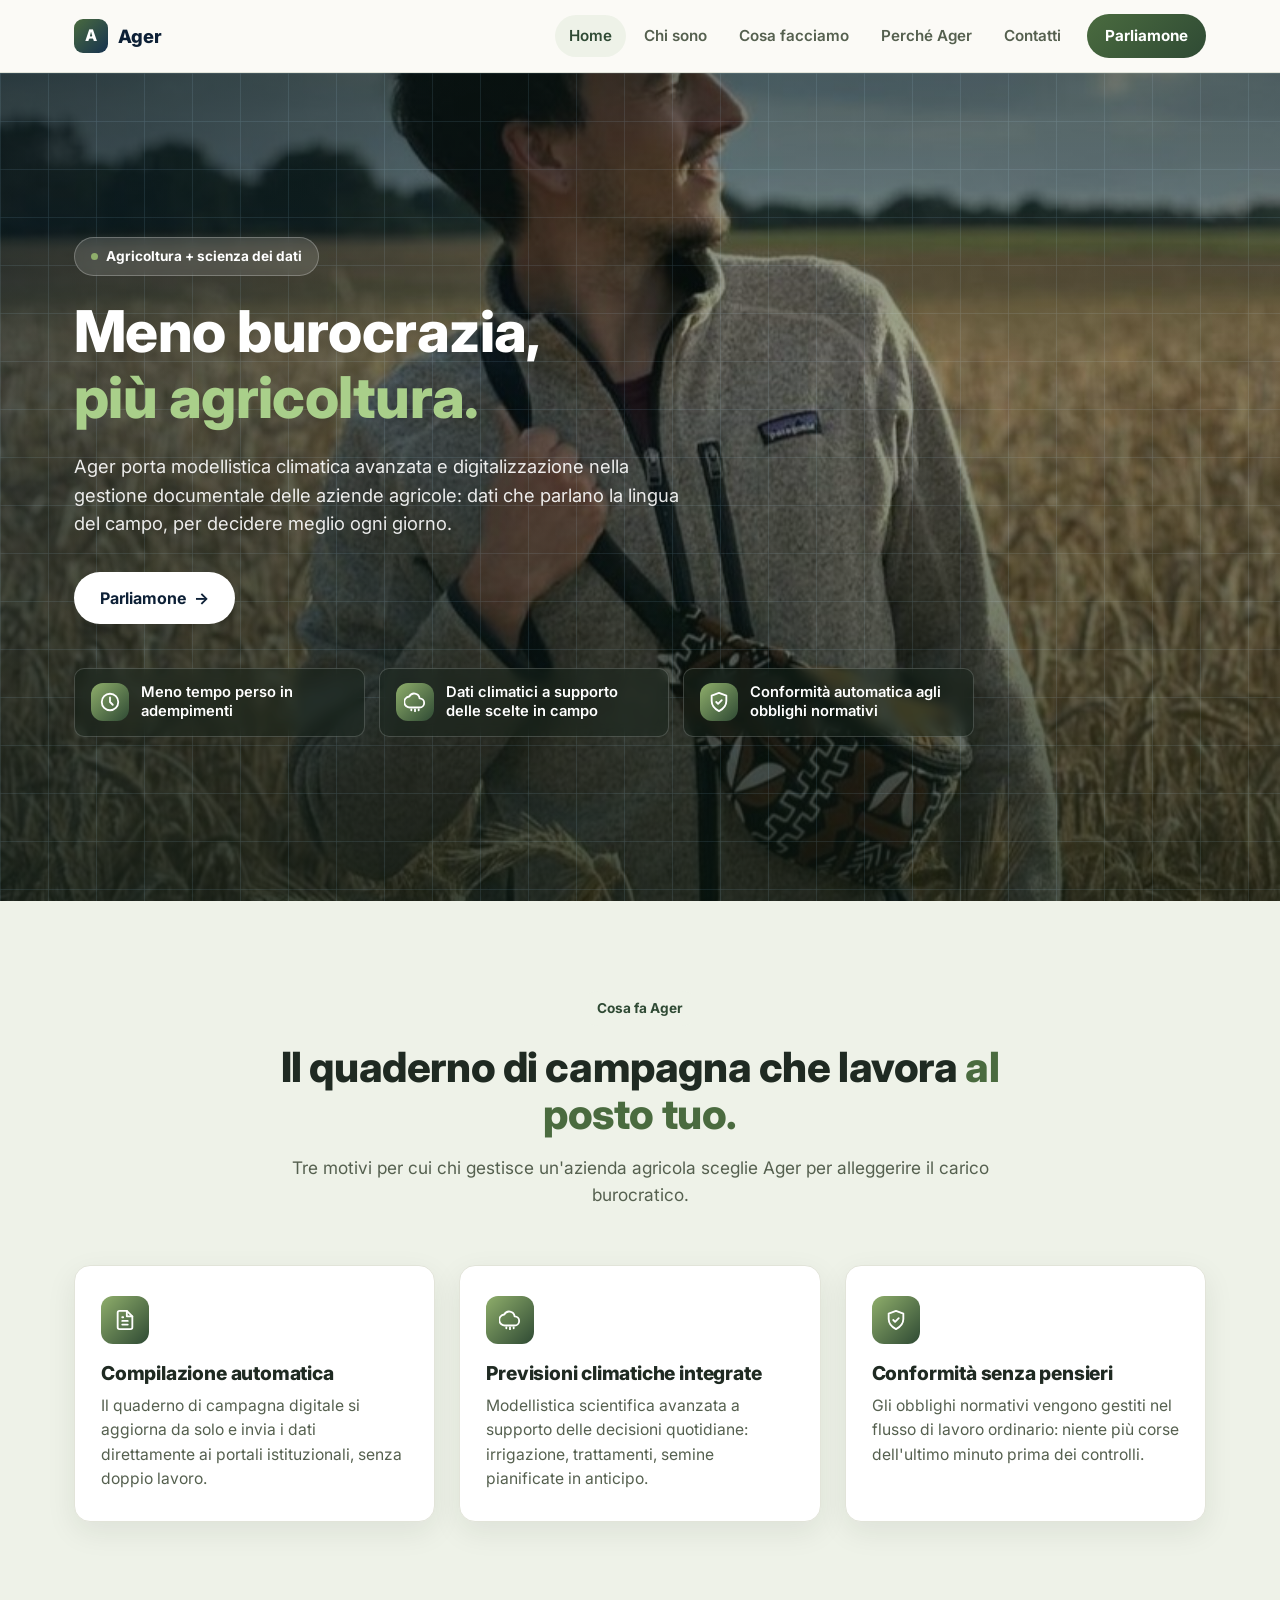
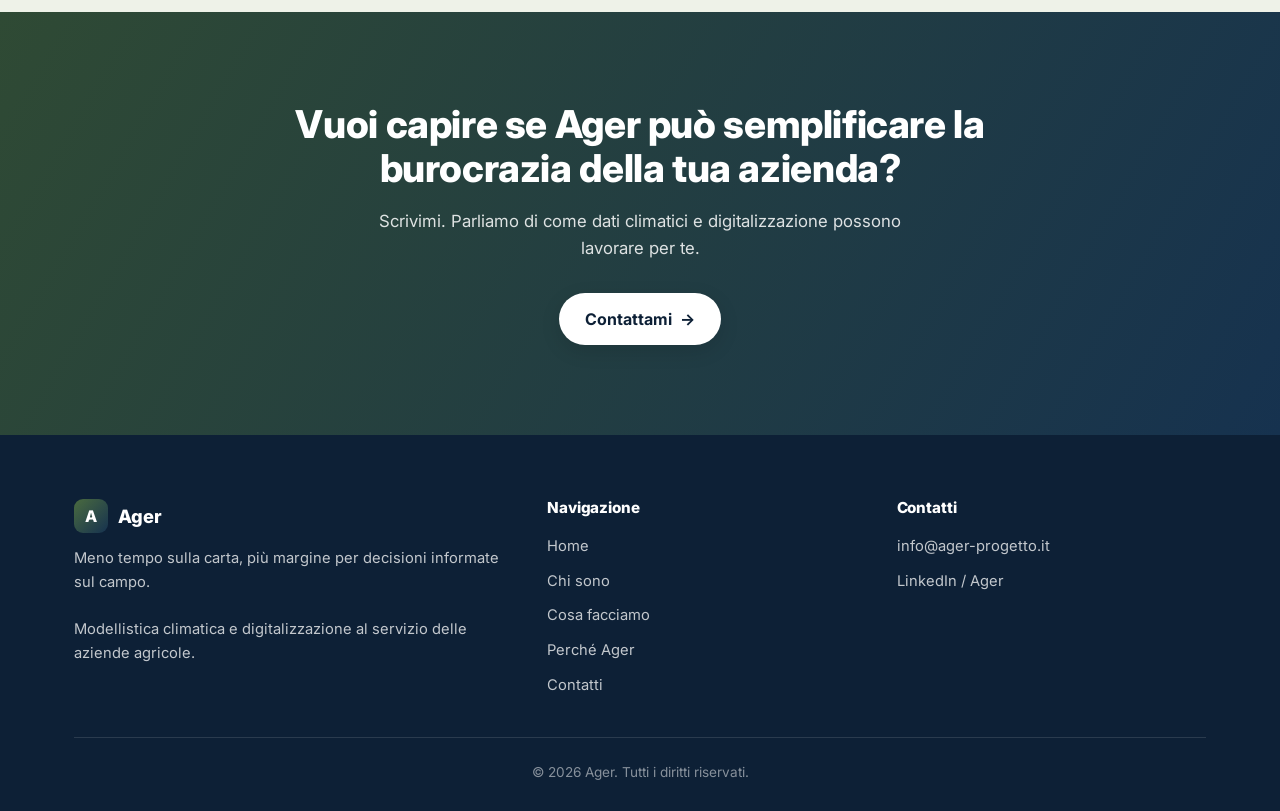
==== index.html @ 863be505 "Sito Ager: home, chi sono, cosa facciamo, perché Ager, contatti Sito statico a 5 pagine per il proge" ====
<!DOCTYPE html>
<html lang="it">
<head>
<meta charset="UTF-8">
<meta name="viewport" content="width=device-width, initial-scale=1.0">
<title>Ager — Meno burocrazia, più agricoltura</title>
<meta name="description" content="Ager porta modellistica climatica avanzata e digitalizzazione nella gestione documentale delle aziende agricole.">
<link rel="preconnect" href="https://fonts.googleapis.com">
<link href="https://fonts.googleapis.com/css2?family=Inter:wght@400;500;600;700;800&display=swap" rel="stylesheet">
<link rel="stylesheet" href="css/style.css">
</head>
<body>

<header class="site-header">
  <div class="nav-wrap">
    <a href="index.html" class="brand">
      <span class="brand-mark">A</span>
      Ager
    </a>
    <nav>
      <ul class="nav-links">
        <li><a href="index.html" class="active">Home</a></li>
        <li><a href="chi-sono.html">Chi sono</a></li>
        <li><a href="cosa-facciamo.html">Cosa facciamo</a></li>
        <li><a href="perche-ager.html">Perché Ager</a></li>
        <li><a href="contatti.html">Contatti</a></li>
        <li><a href="contatti.html" class="nav-cta">Parliamone</a></li>
      </ul>
    </nav>
    <button class="menu-toggle" aria-label="Apri menu">
      <span></span><span></span><span></span>
    </button>
  </div>
</header>

<main>

  <!-- HERO con video di sfondo -->
  <section class="hero-video">
    <video autoplay muted loop playsinline poster="assets/img/andrea-grano.jpeg">
      <source src="assets/video/hero-campo.mp4" type="video/mp4">
    </video>
    <div class="hero-overlay"></div>
    <div class="hero-grid-overlay"></div>

    <div class="hero-content">
      <span class="eyebrow"><span class="dot"></span> Agricoltura + scienza dei dati</span>
      <h1>Meno burocrazia,<br><span class="accento" style="color:#a9cf8a;">più agricoltura.</span></h1>
      <p class="sottotitolo">Ager porta modellistica climatica avanzata e digitalizzazione nella gestione documentale delle aziende agricole: dati che parlano la lingua del campo, per decidere meglio ogni giorno.</p>
      <div class="hero-actions">
        <a href="contatti.html" class="btn btn-primario">Parliamone <span aria-hidden="true">→</span></a>
      </div>
      <div class="hero-points">
        <div class="hero-point">
          <span class="icon-badge" style="width:38px;height:38px;">
            <svg viewBox="0 0 24 24" fill="none" stroke-width="2" stroke-linecap="round" stroke-linejoin="round"><circle cx="12" cy="12" r="9"/><path d="M12 7v5l3 3"/></svg>
          </span>
          <span class="testo">Meno tempo perso in adempimenti</span>
        </div>
        <div class="hero-point">
          <span class="icon-badge" style="width:38px;height:38px;">
            <svg viewBox="0 0 24 24" fill="none" stroke-width="2" stroke-linecap="round" stroke-linejoin="round"><path d="M17 18a5 5 0 0 0 0-10 6 6 0 0 0-11.3-2A5.5 5.5 0 0 0 7 18h10Z"/><path d="M8 21v-1M12 22v-2M16 21v-1"/></svg>
          </span>
          <span class="testo">Dati climatici a supporto delle scelte in campo</span>
        </div>
        <div class="hero-point">
          <span class="icon-badge" style="width:38px;height:38px;">
            <svg viewBox="0 0 24 24" fill="none" stroke-width="2" stroke-linecap="round" stroke-linejoin="round"><path d="M12 2 4 5v6c0 5 3.4 8.7 8 11 4.6-2.3 8-6 8-11V5l-8-3Z"/><path d="m9 12 2 2 4-4"/></svg>
          </span>
          <span class="testo">Conformità automatica agli obblighi normativi</span>
        </div>
      </div>
    </div>
  </section>

  <!-- Cosa fa Ager, in sintesi -->
  <section class="section-tenue">
    <div class="container">
      <div class="section-intro">
        <span class="pill">Cosa fa Ager</span>
        <h2>Il quaderno di campagna che lavora <span class="accento">al posto tuo.</span></h2>
        <p class="lead">Tre motivi per cui chi gestisce un'azienda agricola sceglie Ager per alleggerire il carico burocratico.</p>
      </div>
      <div class="grid-3">
        <div class="card">
          <span class="icon-badge">
            <svg viewBox="0 0 24 24" fill="none" stroke-width="2" stroke-linecap="round" stroke-linejoin="round"><path d="M14 2H6a2 2 0 0 0-2 2v16a2 2 0 0 0 2 2h12a2 2 0 0 0 2-2V8Z"/><path d="M14 2v6h6"/><path d="M9 13h6M9 17h6M9 9h1"/></svg>
          </span>
          <h3>Compilazione automatica</h3>
          <p>Il quaderno di campagna digitale si aggiorna da solo e invia i dati direttamente ai portali istituzionali, senza doppio lavoro.</p>
        </div>
        <div class="card">
          <span class="icon-badge">
            <svg viewBox="0 0 24 24" fill="none" stroke-width="2" stroke-linecap="round" stroke-linejoin="round"><path d="M17 18a5 5 0 0 0 0-10 6 6 0 0 0-11.3-2A5.5 5.5 0 0 0 7 18h10Z"/><path d="M8 21v-1M12 22v-2M16 21v-1"/></svg>
          </span>
          <h3>Previsioni climatiche integrate</h3>
          <p>Modellistica scientifica avanzata a supporto delle decisioni quotidiane: irrigazione, trattamenti, semine pianificate in anticipo.</p>
        </div>
        <div class="card">
          <span class="icon-badge">
            <svg viewBox="0 0 24 24" fill="none" stroke-width="2" stroke-linecap="round" stroke-linejoin="round"><path d="M12 2 4 5v6c0 5 3.4 8.7 8 11 4.6-2.3 8-6 8-11V5l-8-3Z"/><path d="m9 12 2 2 4-4"/></svg>
          </span>
          <h3>Conformità senza pensieri</h3>
          <p>Gli obblighi normativi vengono gestiti nel flusso di lavoro ordinario: niente più corse dell'ultimo minuto prima dei controlli.</p>
        </div>
      </div>
    </div>
  </section>

  <!-- CTA finale -->
  <section class="cta-final">
    <div class="container">
      <h2>Vuoi capire se Ager può semplificare la burocrazia della tua azienda?</h2>
      <p>Scrivimi. Parliamo di come dati climatici e digitalizzazione possono lavorare per te.</p>
      <a href="contatti.html" class="btn btn-primario">Contattami <span aria-hidden="true">→</span></a>
    </div>
  </section>

</main>

<footer class="site-footer">
  <div class="container">
    <div class="footer-grid">
      <div>
        <a href="index.html" class="brand"><span class="brand-mark">A</span> Ager</a>
        <p>Meno tempo sulla carta, più margine per decisioni informate sul campo.<br><br>Modellistica climatica e digitalizzazione al servizio delle aziende agricole.</p>
      </div>
      <div>
        <h4>Navigazione</h4>
        <ul class="footer-links">
          <li><a href="index.html">Home</a></li>
          <li><a href="chi-sono.html">Chi sono</a></li>
          <li><a href="cosa-facciamo.html">Cosa facciamo</a></li>
          <li><a href="perche-ager.html">Perché Ager</a></li>
          <li><a href="contatti.html">Contatti</a></li>
        </ul>
      </div>
      <div>
        <h4>Contatti</h4>
        <ul class="footer-links">
          <li><a href="mailto:info@ager-progetto.it">info@ager-progetto.it</a></li>
          <li><a href="#">LinkedIn / Ager</a></li>
        </ul>
      </div>
    </div>
    <div class="footer-bottom">© 2026 Ager. Tutti i diritti riservati.</div>
  </div>
</footer>

<script src="js/main.js"></script>
</body>
</html>
---- css/style.css ----
/* ===========================================================
   Ager — foglio di stile condiviso
   Palette: verdi terrosi/oro grano (agricoltura) + blu profondo (acqua/clima)
   =========================================================== */

:root {
  --verde-scuro: #2f4a34;
  --verde: #4a6b3f;
  --verde-chiaro: #8fae6b;
  --verde-tenue: #eef2e8;
  --oro: #c9a24b;
  --blu-profondo: #16324f;
  --blu-notte: #0d2036;
  --carta: #fbfaf6;
  --bianco: #ffffff;
  --testo: #1f2a22;
  --testo-tenue: #55604f;
  --bordo: #e2e4d9;
  --ombra: 0 10px 30px rgba(22, 40, 20, 0.08);
  --raggio: 16px;
  --raggio-piccolo: 10px;
  --max-width: 1180px;
}

* {
  box-sizing: border-box;
}

html {
  scroll-behavior: smooth;
}

body {
  margin: 0;
  font-family: "Inter", "Segoe UI", system-ui, -apple-system, sans-serif;
  color: var(--testo);
  background: var(--carta);
  line-height: 1.55;
  -webkit-font-smoothing: antialiased;
}

img {
  max-width: 100%;
  display: block;
}

a {
  color: inherit;
  text-decoration: none;
}

.container {
  width: 100%;
  max-width: var(--max-width);
  margin: 0 auto;
  padding: 0 24px;
}

h1, h2, h3, h4 {
  line-height: 1.15;
  font-weight: 800;
  margin: 0;
  letter-spacing: -0.01em;
}

p {
  margin: 0;
}

.accento {
  color: var(--verde);
}

.accento-oro {
  color: var(--oro);
}

/* ---------- Header / Navigazione ---------- */

.site-header {
  position: sticky;
  top: 0;
  z-index: 100;
  background: rgba(251, 250, 246, 0.92);
  backdrop-filter: blur(8px);
  border-bottom: 1px solid var(--bordo);
}

.nav-wrap {
  display: flex;
  align-items: center;
  justify-content: space-between;
  padding: 14px 24px;
  max-width: var(--max-width);
  margin: 0 auto;
}

.brand {
  display: flex;
  align-items: center;
  gap: 10px;
  font-weight: 800;
  font-size: 1.15rem;
  color: var(--blu-notte);
}

.brand-mark {
  width: 34px;
  height: 34px;
  border-radius: 9px;
  background: linear-gradient(135deg, var(--verde) 0%, var(--blu-profondo) 100%);
  color: #fff;
  display: flex;
  align-items: center;
  justify-content: center;
  font-weight: 800;
  font-size: 1rem;
}

.nav-links {
  display: flex;
  align-items: center;
  gap: 4px;
  list-style: none;
  margin: 0;
  padding: 0;
}

.nav-links a {
  display: inline-block;
  padding: 9px 14px;
  border-radius: 999px;
  font-size: 0.95rem;
  font-weight: 600;
  color: var(--testo-tenue);
  transition: background 0.15s ease, color 0.15s ease;
}

.nav-links a:hover {
  background: var(--verde-tenue);
  color: var(--verde-scuro);
}

.nav-links a.active {
  background: var(--verde-tenue);
  color: var(--verde-scuro);
}

.nav-cta {
  margin-left: 8px;
  padding: 10px 18px !important;
  background: linear-gradient(135deg, var(--verde) 0%, var(--verde-scuro) 100%);
  color: #fff !important;
  border-radius: 999px;
  font-weight: 700 !important;
}

.nav-cta:hover {
  background: var(--verde-scuro) !important;
  opacity: 0.95;
}

.menu-toggle {
  display: none;
  background: none;
  border: none;
  cursor: pointer;
  padding: 8px;
}

.menu-toggle span {
  display: block;
  width: 24px;
  height: 2px;
  background: var(--blu-notte);
  margin: 5px 0;
  border-radius: 2px;
}

/* ---------- Bottoni ---------- */

.btn {
  display: inline-flex;
  align-items: center;
  gap: 8px;
  padding: 14px 26px;
  border-radius: 999px;
  font-weight: 700;
  font-size: 1rem;
  cursor: pointer;
  border: none;
  transition: transform 0.15s ease, box-shadow 0.15s ease, background 0.15s ease;
}

.btn-primario {
  background: #ffffff;
  color: var(--blu-notte);
  box-shadow: 0 6px 20px rgba(0,0,0,0.12);
}

.btn-primario:hover {
  transform: translateY(-2px);
  box-shadow: 0 10px 26px rgba(0,0,0,0.16);
}

.btn-scuro {
  background: linear-gradient(135deg, var(--verde) 0%, var(--verde-scuro) 100%);
  color: #fff;
}

.btn-scuro:hover {
  transform: translateY(-2px);
  box-shadow: 0 10px 24px rgba(47, 74, 52, 0.35);
}

/* ---------- Hero Home (video) ---------- */

.hero-video {
  position: relative;
  min-height: 92vh;
  display: flex;
  align-items: center;
  overflow: hidden;
  background: var(--blu-notte);
}

.hero-video video,
.hero-video .hero-fallback {
  position: absolute;
  inset: 0;
  width: 100%;
  height: 100%;
  object-fit: cover;
}

.hero-overlay {
  position: absolute;
  inset: 0;
  background:
    linear-gradient(180deg, rgba(10,22,15,0.55) 0%, rgba(10,22,15,0.35) 35%, rgba(10,22,15,0.75) 100%),
    linear-gradient(100deg, rgba(13,32,54,0.55) 0%, rgba(13,32,54,0.05) 55%);
}

.hero-grid-overlay {
  position: absolute;
  inset: 0;
  opacity: 0.18;
  background-image:
    linear-gradient(rgba(143, 199, 235, 0.6) 1px, transparent 1px),
    linear-gradient(90deg, rgba(143, 199, 235, 0.6) 1px, transparent 1px);
  background-size: 48px 48px;
  mix-blend-mode: screen;
}

.hero-content {
  position: relative;
  z-index: 2;
  color: #fff;
  padding: 60px 24px;
  max-width: var(--max-width);
  margin: 0 auto;
  width: 100%;
}

.eyebrow {
  display: inline-flex;
  align-items: center;
  gap: 8px;
  padding: 8px 16px;
  border-radius: 999px;
  background: rgba(255,255,255,0.12);
  border: 1px solid rgba(255,255,255,0.25);
  font-size: 0.85rem;
  font-weight: 700;
  margin-bottom: 22px;
  backdrop-filter: blur(4px);
}

.eyebrow .dot {
  width: 7px;
  height: 7px;
  border-radius: 50%;
  background: var(--verde-chiaro);
}

.hero-content h1 {
  font-size: clamp(2.3rem, 5.2vw, 3.6rem);
  max-width: 780px;
  margin-bottom: 22px;
}

.hero-content .sottotitolo {
  font-size: 1.15rem;
  max-width: 620px;
  color: rgba(255,255,255,0.9);
  margin-bottom: 34px;
}

.hero-actions {
  display: flex;
  gap: 16px;
  flex-wrap: wrap;
  margin-bottom: 44px;
}

.hero-points {
  display: grid;
  grid-template-columns: repeat(3, minmax(0, 1fr));
  gap: 14px;
  max-width: 900px;
}

.hero-point {
  display: flex;
  align-items: center;
  gap: 12px;
  background: rgba(20, 35, 25, 0.45);
  border: 1px solid rgba(255,255,255,0.18);
  border-radius: var(--raggio-piccolo);
  padding: 14px 16px;
  backdrop-filter: blur(6px);
}

.hero-point .icon-badge {
  flex-shrink: 0;
  width: 38px;
  height: 38px;
}

.hero-point span.testo {
  font-size: 0.92rem;
  font-weight: 600;
  line-height: 1.3;
}

/* ---------- Icone badge (verde con gradiente) ---------- */

.icon-badge {
  width: 48px;
  height: 48px;
  border-radius: 12px;
  background: linear-gradient(135deg, var(--verde-chiaro) 0%, var(--verde-scuro) 100%);
  display: flex;
  align-items: center;
  justify-content: center;
  color: #fff;
}

.icon-badge svg {
  width: 22px;
  height: 22px;
  stroke: #fff;
}

/* ---------- Sezioni generali ---------- */

section {
  padding: 90px 0;
}

.section-tenue {
  background: var(--verde-tenue);
}

.section-scuro {
  background: linear-gradient(120deg, var(--verde-scuro) 0%, var(--blu-profondo) 100%);
  color: #fff;
}

.section-intro {
  text-align: center;
  max-width: 720px;
  margin: 0 auto 56px;
}

.pill {
  display: inline-block;
  padding: 7px 16px;
  border-radius: 999px;
  background: var(--verde-tenue);
  color: var(--verde-scuro);
  font-weight: 700;
  font-size: 0.85rem;
  margin-bottom: 18px;
}

.section-scuro .pill {
  background: rgba(255,255,255,0.14);
  color: #fff;
}

.section-intro h2 {
  font-size: clamp(1.9rem, 3.6vw, 2.6rem);
  margin-bottom: 16px;
}

.section-intro .lead {
  color: var(--testo-tenue);
  font-size: 1.08rem;
}

.section-scuro .section-intro .lead {
  color: rgba(255,255,255,0.85);
}

/* ---------- Card a griglia (Home / What We Do) ---------- */

.grid-3 {
  display: grid;
  grid-template-columns: repeat(3, minmax(0, 1fr));
  gap: 24px;
}

.grid-2 {
  display: grid;
  grid-template-columns: repeat(2, minmax(0, 1fr));
  gap: 24px;
}

.card {
  background: #fff;
  border: 1px solid var(--bordo);
  border-radius: var(--raggio);
  padding: 30px 26px;
  box-shadow: var(--ombra);
}

.card h3 {
  font-size: 1.2rem;
  margin: 18px 0 10px;
}

.card p {
  color: var(--testo-tenue);
  font-size: 0.98rem;
}

.card-piatta {
  background: #fff;
  border: 1px solid var(--bordo);
  border-radius: var(--raggio);
  padding: 26px;
}

/* ---------- Statistiche numeriche ---------- */

.grid-stats {
  display: grid;
  grid-template-columns: repeat(3, minmax(0, 1fr));
  gap: 20px;
  margin: 50px 0;
}

.stat-card {
  background: var(--verde-tenue);
  border-radius: var(--raggio);
  padding: 34px 24px;
  text-align: center;
}

.stat-numero {
  font-size: clamp(2rem, 4vw, 2.6rem);
  font-weight: 800;
  color: var(--verde-scuro);
  margin-bottom: 8px;
}

.stat-label {
  color: var(--testo-tenue);
  font-size: 0.95rem;
}

/* ---------- Blocchi testo + immagine alternati ---------- */

.blocco-alternato {
  display: grid;
  grid-template-columns: 1fr 1fr;
  gap: 56px;
  align-items: center;
  padding: 56px 0;
  border-bottom: 1px solid var(--bordo);
}

.blocco-alternato:last-child {
  border-bottom: none;
}

.blocco-alternato.inverti .col-testo {
  order: 2;
}

.blocco-alternato.inverti .col-media {
  order: 1;
}

.col-testo .numero-step {
  display: inline-flex;
  align-items: center;
  justify-content: center;
  width: 44px;
  height: 44px;
  border-radius: 12px;
  background: var(--verde-scuro);
  color: #fff;
  font-weight: 800;
  margin-bottom: 18px;
}

.col-testo h3 {
  font-size: 1.55rem;
  margin-bottom: 14px;
}

.col-testo p {
  color: var(--testo-tenue);
  font-size: 1.02rem;
}

.col-media img {
  width: 100%;
  height: 340px;
  object-fit: cover;
  border-radius: var(--raggio);
  box-shadow: var(--ombra);
}

.col-media.placeholder {
  height: 340px;
  border-radius: var(--raggio);
  background: var(--verde-tenue);
  border: 1px dashed #b9c9a8;
  display: flex;
  align-items: center;
  justify-content: center;
}

.col-media.placeholder svg {
  width: 64px;
  height: 64px;
  stroke: #9db089;
  opacity: 0.8;
}

/* ---------- CTA finale ---------- */

.cta-final {
  padding: 90px 0;
  text-align: center;
  background: linear-gradient(120deg, var(--verde-scuro) 0%, var(--blu-profondo) 100%);
  color: #fff;
}

.cta-final h2 {
  font-size: clamp(1.8rem, 4vw, 2.4rem);
  max-width: 760px;
  margin: 0 auto 18px;
}

.cta-final p {
  color: rgba(255,255,255,0.85);
  max-width: 560px;
  margin: 0 auto 32px;
  font-size: 1.05rem;
}

/* ---------- About (Chi sono) ---------- */

.about-hero {
  background: var(--verde-tenue);
  padding: 70px 0 50px;
  text-align: center;
}

.about-hero h1 {
  font-size: clamp(2rem, 4.4vw, 2.8rem);
  max-width: 780px;
  margin: 0 auto 20px;
}

.about-bar {
  height: 8px;
  width: 100%;
  max-width: 760px;
  margin: 0 auto 26px;
  border-radius: 999px;
  background: linear-gradient(90deg, var(--verde) 0%, var(--blu-profondo) 100%);
}

.about-hero .lead {
  max-width: 640px;
  margin: 0 auto;
  color: var(--testo-tenue);
  font-size: 1.08rem;
}

.percorso-blocco {
  display: grid;
  grid-template-columns: 0.85fr 1.15fr;
  gap: 50px;
  align-items: center;
  padding: 70px 0;
}

.percorso-blocco img {
  width: 100%;
  border-radius: var(--raggio);
  box-shadow: var(--ombra);
  aspect-ratio: 4 / 5;
  object-fit: cover;
}

.percorso-blocco h2 {
  font-size: 1.7rem;
  margin-bottom: 18px;
}

.percorso-blocco p + p {
  margin-top: 16px;
}

.percorso-blocco p {
  color: var(--testo-tenue);
  font-size: 1.03rem;
}

.valori-grid {
  display: grid;
  grid-template-columns: repeat(3, minmax(0, 1fr));
  gap: 22px;
}

/* ---------- Contatti ---------- */

.contatti-hero {
  background: var(--verde-tenue);
  padding: 70px 0 50px;
  text-align: center;
}

.contatti-hero h1 {
  font-size: clamp(1.9rem, 4vw, 2.5rem);
  max-width: 800px;
  margin: 0 auto 16px;
}

.contatti-hero .lead {
  color: var(--testo-tenue);
  font-size: 1.05rem;
}

.contatti-cards {
  display: grid;
  grid-template-columns: repeat(2, minmax(0, 1fr));
  gap: 20px;
  max-width: 700px;
  margin: -30px auto 0;
  position: relative;
  z-index: 2;
}

.contatto-card {
  background: #fff;
  border-radius: var(--raggio);
  box-shadow: var(--ombra);
  border: 1px solid var(--bordo);
  padding: 28px 20px;
  text-align: center;
}

.contatto-card .icon-badge {
  margin: 0 auto 14px;
}

.contatto-card strong {
  display: block;
  margin-bottom: 6px;
  font-size: 1.02rem;
}

.contatto-card a,
.contatto-card span {
  color: var(--verde);
  font-size: 0.95rem;
  word-break: break-word;
}

.form-sezione {
  display: grid;
  grid-template-columns: 0.9fr 1.1fr;
  gap: 56px;
  padding: 80px 0;
  align-items: flex-start;
}

.form-sezione h2 {
  font-size: 1.7rem;
  margin-bottom: 16px;
}

.form-sezione > .col-testo p {
  color: var(--testo-tenue);
  font-size: 1.02rem;
  margin-bottom: 26px;
}

.vantaggio {
  display: flex;
  gap: 12px;
  margin-bottom: 18px;
}

.vantaggio .puntino {
  width: 10px;
  height: 10px;
  border-radius: 50%;
  background: var(--verde);
  margin-top: 7px;
  flex-shrink: 0;
}

.vantaggio strong {
  display: block;
  font-size: 1rem;
  margin-bottom: 3px;
}

.vantaggio p {
  color: var(--testo-tenue);
  font-size: 0.95rem;
}

form.contatto-form {
  background: #fff;
  border: 1px solid var(--bordo);
  border-radius: var(--raggio);
  padding: 32px;
  box-shadow: var(--ombra);
}

.campo {
  margin-bottom: 20px;
}

.campo label {
  display: block;
  font-weight: 700;
  font-size: 0.92rem;
  margin-bottom: 8px;
}

.campo label .obbligatorio {
  color: var(--oro);
}

.campo input,
.campo textarea {
  width: 100%;
  padding: 13px 14px;
  border-radius: 10px;
  border: 1px solid var(--bordo);
  font-family: inherit;
  font-size: 0.98rem;
  background: var(--carta);
  transition: border-color 0.15s ease, box-shadow 0.15s ease;
}

.campo input:focus,
.campo textarea:focus {
  outline: none;
  border-color: var(--verde);
  box-shadow: 0 0 0 3px rgba(74, 107, 63, 0.15);
}

.campo textarea {
  resize: vertical;
  min-height: 130px;
}

.form-msg {
  margin-top: 16px;
  padding: 14px 16px;
  border-radius: 10px;
  background: var(--verde-tenue);
  color: var(--verde-scuro);
  font-size: 0.95rem;
  font-weight: 600;
  display: none;
}

.form-msg.mostra {
  display: block;
}

button.btn-invia {
  width: 100%;
  justify-content: center;
}

/* ---------- Footer ---------- */

.site-footer {
  background: var(--blu-notte);
  color: rgba(255,255,255,0.75);
  padding: 64px 0 28px;
}

.footer-grid {
  display: grid;
  grid-template-columns: 1.4fr 1fr 1fr;
  gap: 40px;
  padding-bottom: 40px;
  border-bottom: 1px solid rgba(255,255,255,0.12);
}

.footer-grid .brand {
  color: #fff;
  margin-bottom: 14px;
}

.footer-grid p {
  font-size: 0.92rem;
  line-height: 1.6;
}

.footer-grid h4 {
  color: #fff;
  font-size: 0.95rem;
  margin-bottom: 16px;
}

.footer-links {
  list-style: none;
  padding: 0;
  margin: 0;
  display: flex;
  flex-direction: column;
  gap: 10px;
}

.footer-links a {
  font-size: 0.92rem;
  color: rgba(255,255,255,0.75);
  transition: color 0.15s ease;
}

.footer-links a:hover {
  color: var(--verde-chiaro);
}

.footer-bottom {
  padding-top: 24px;
  text-align: center;
  font-size: 0.85rem;
  color: rgba(255,255,255,0.5);
}

/* ---------- Utility ---------- */

.mt-0 { margin-top: 0; }
.text-center { text-align: center; }

/* ---------- Responsive ---------- */

@media (max-width: 960px) {
  .grid-3, .grid-2, .grid-stats, .valori-grid, .contatti-cards {
    grid-template-columns: 1fr;
  }

  .blocco-alternato,
  .percorso-blocco,
  .form-sezione {
    grid-template-columns: 1fr;
    gap: 30px;
  }

  .blocco-alternato.inverti .col-testo,
  .blocco-alternato .col-testo {
    order: 2;
  }

  .blocco-alternato.inverti .col-media,
  .blocco-alternato .col-media {
    order: 1;
  }

  .hero-points {
    grid-template-columns: 1fr;
  }
}

@media (max-width: 800px) {
  .nav-links {
    position: fixed;
    top: 64px;
    left: 0;
    right: 0;
    background: var(--carta);
    flex-direction: column;
    align-items: stretch;
    padding: 12px 20px 20px;
    gap: 6px;
    border-bottom: 1px solid var(--bordo);
    box-shadow: var(--ombra);
    transform: translateY(-130%);
    opacity: 0;
    pointer-events: none;
    transition: transform 0.2s ease, opacity 0.2s ease;
  }

  .nav-links.aperto {
    transform: translateY(0);
    opacity: 1;
    pointer-events: auto;
  }

  .nav-links a {
    width: 100%;
    text-align: left;
  }

  .nav-cta {
    margin-left: 0;
    text-align: center;
  }

  .menu-toggle {
    display: block;
  }

  section {
    padding: 60px 0;
  }

  .hero-video {
    min-height: 100vh;
  }
}

@media (max-width: 600px) {
  .hero-content .sottotitolo {
    font-size: 1.02rem;
  }
}
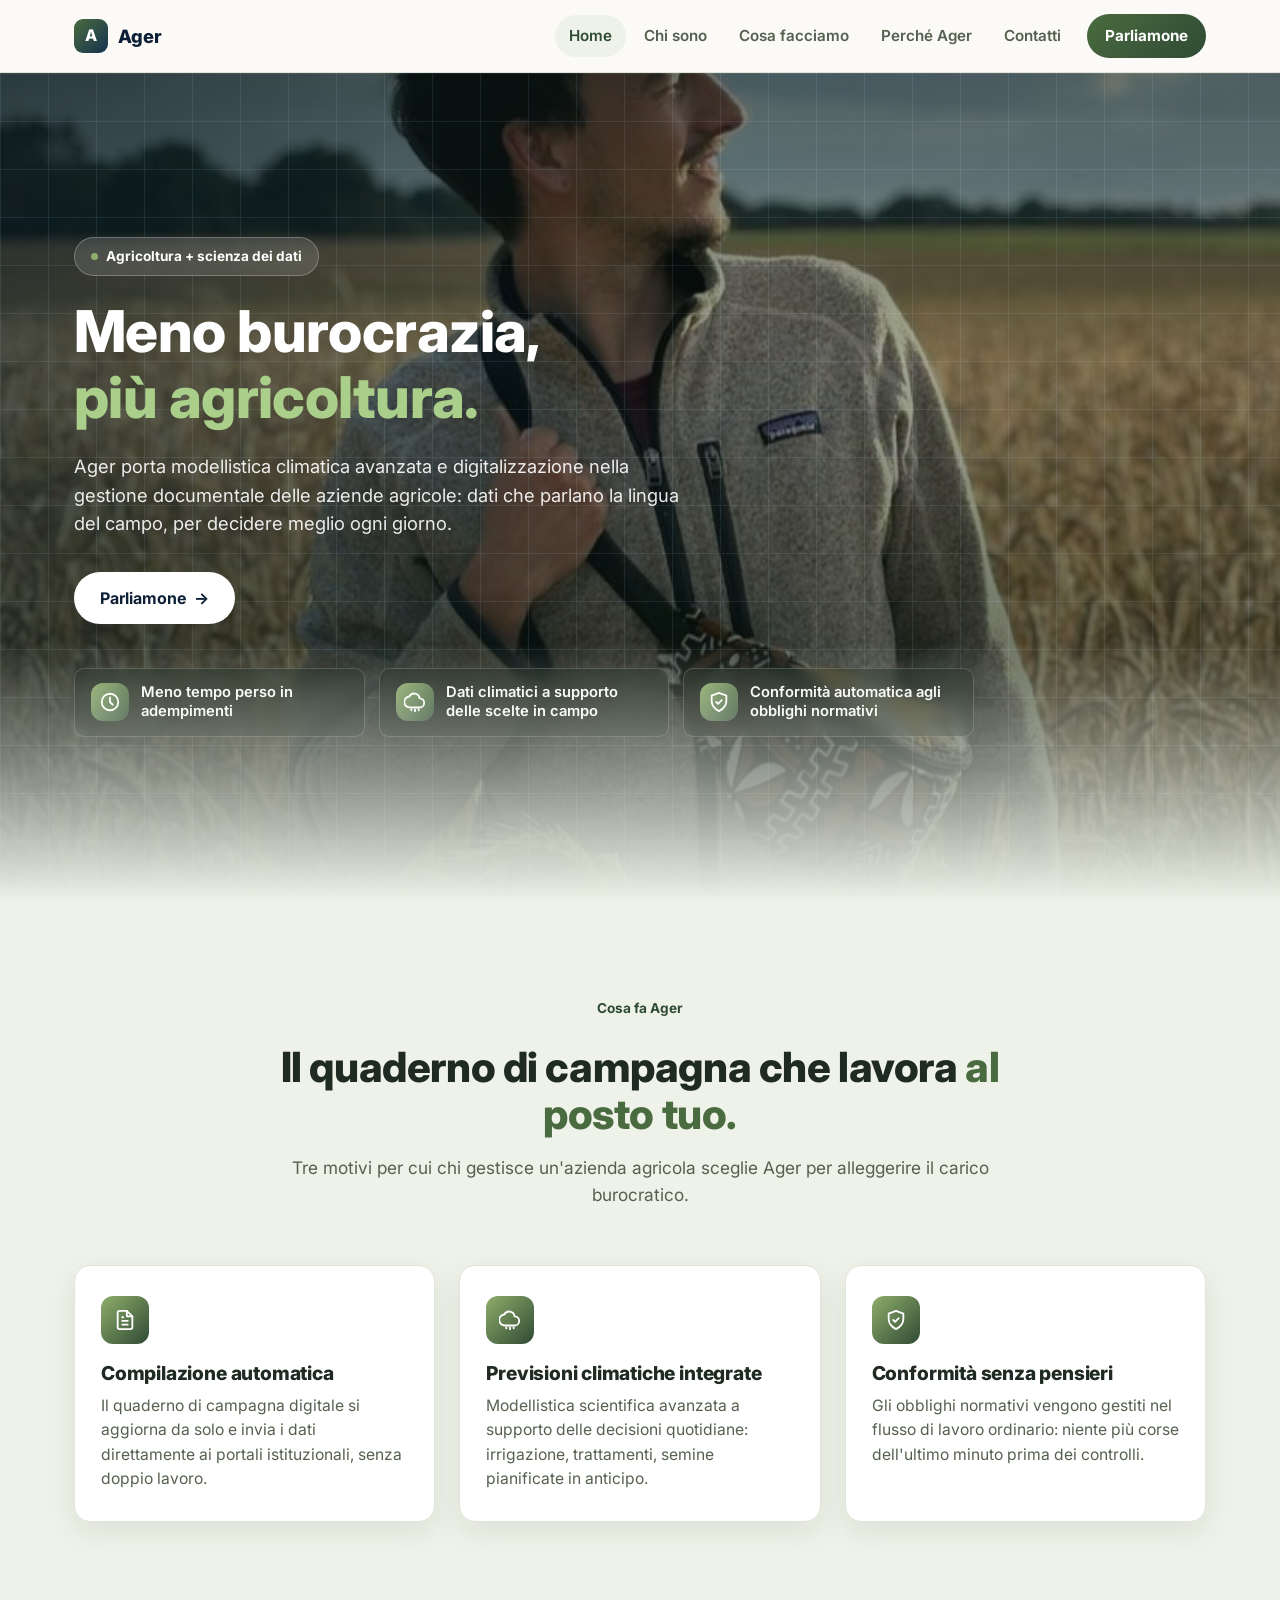
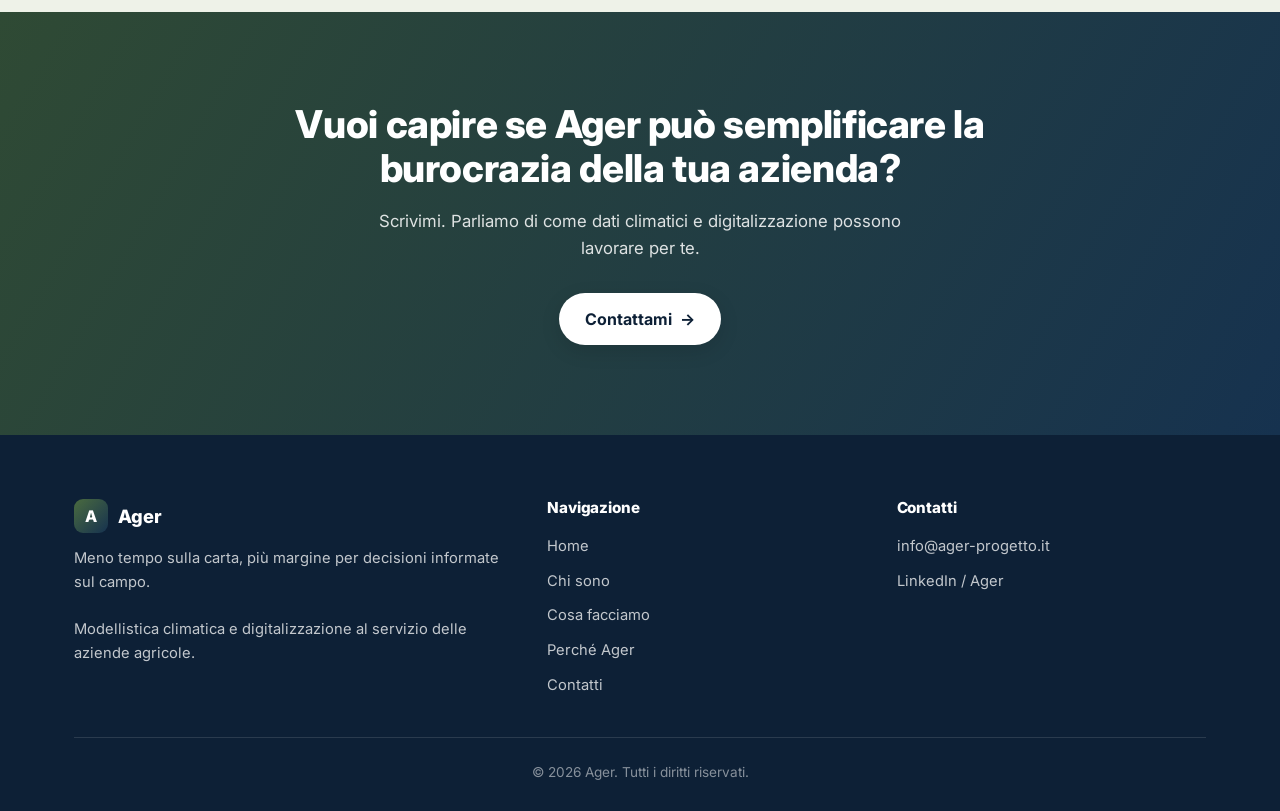
==== commit dfe2aaf7: "Aggiorna testi bio/normativa da documento e nuovi media - Sostituisce i testi di "Chi sono" e "Perch" ====
--- a/index.html
+++ b/index.html
@@ -42,6 +42,7 @@
     </video>
     <div class="hero-overlay"></div>
     <div class="hero-grid-overlay"></div>
+    <div class="hero-fade"></div>
 
     <div class="hero-content">
       <span class="eyebrow"><span class="dot"></span> Agricoltura + scienza dei dati</span>
--- a/css/style.css
+++ b/css/style.css
@@ -252,6 +252,17 @@
   mix-blend-mode: screen;
 }
 
+.hero-fade {
+  position: absolute;
+  left: 0;
+  right: 0;
+  bottom: -1px;
+  height: 260px;
+  background: linear-gradient(to bottom, rgba(238, 242, 232, 0) 0%, var(--verde-tenue) 100%);
+  z-index: 3;
+  pointer-events: none;
+}
+
 .hero-content {
   position: relative;
   z-index: 2;
@@ -541,6 +552,15 @@
   opacity: 0.8;
 }
 
+.col-media img {
+  width: 100%;
+  height: 420px;
+  object-fit: cover;
+  border-radius: var(--raggio);
+  box-shadow: var(--ombra);
+  display: block;
+}
+
 /* ---------- CTA finale ---------- */
 
 .cta-final {
@@ -601,12 +621,24 @@
   padding: 70px 0;
 }
 
-.percorso-blocco img {
+.percorso-blocco img,
+.percorso-blocco video {
   width: 100%;
   border-radius: var(--raggio);
   box-shadow: var(--ombra);
+  object-fit: cover;
+  display: block;
+  background: #0d2036;
+}
+
+.percorso-blocco img {
   aspect-ratio: 4 / 5;
-  object-fit: cover;
+}
+
+.percorso-blocco video {
+  aspect-ratio: 9 / 16;
+  max-height: 560px;
+  margin: 0 auto;
 }
 
 .percorso-blocco h2 {
@@ -627,6 +659,25 @@
   display: grid;
   grid-template-columns: repeat(3, minmax(0, 1fr));
   gap: 22px;
+}
+
+.callout {
+  border-left: 4px solid var(--verde);
+  background: var(--verde-tenue);
+  border-radius: 0 var(--raggio-piccolo) var(--raggio-piccolo) 0;
+  padding: 18px 22px;
+  margin-top: 18px;
+}
+
+.callout p {
+  color: var(--testo);
+  font-size: 0.98rem;
+}
+
+p.testo-forte {
+  font-weight: 700;
+  color: var(--verde-scuro);
+  font-size: 1.08rem;
 }
 
 /* ---------- Contatti ---------- */
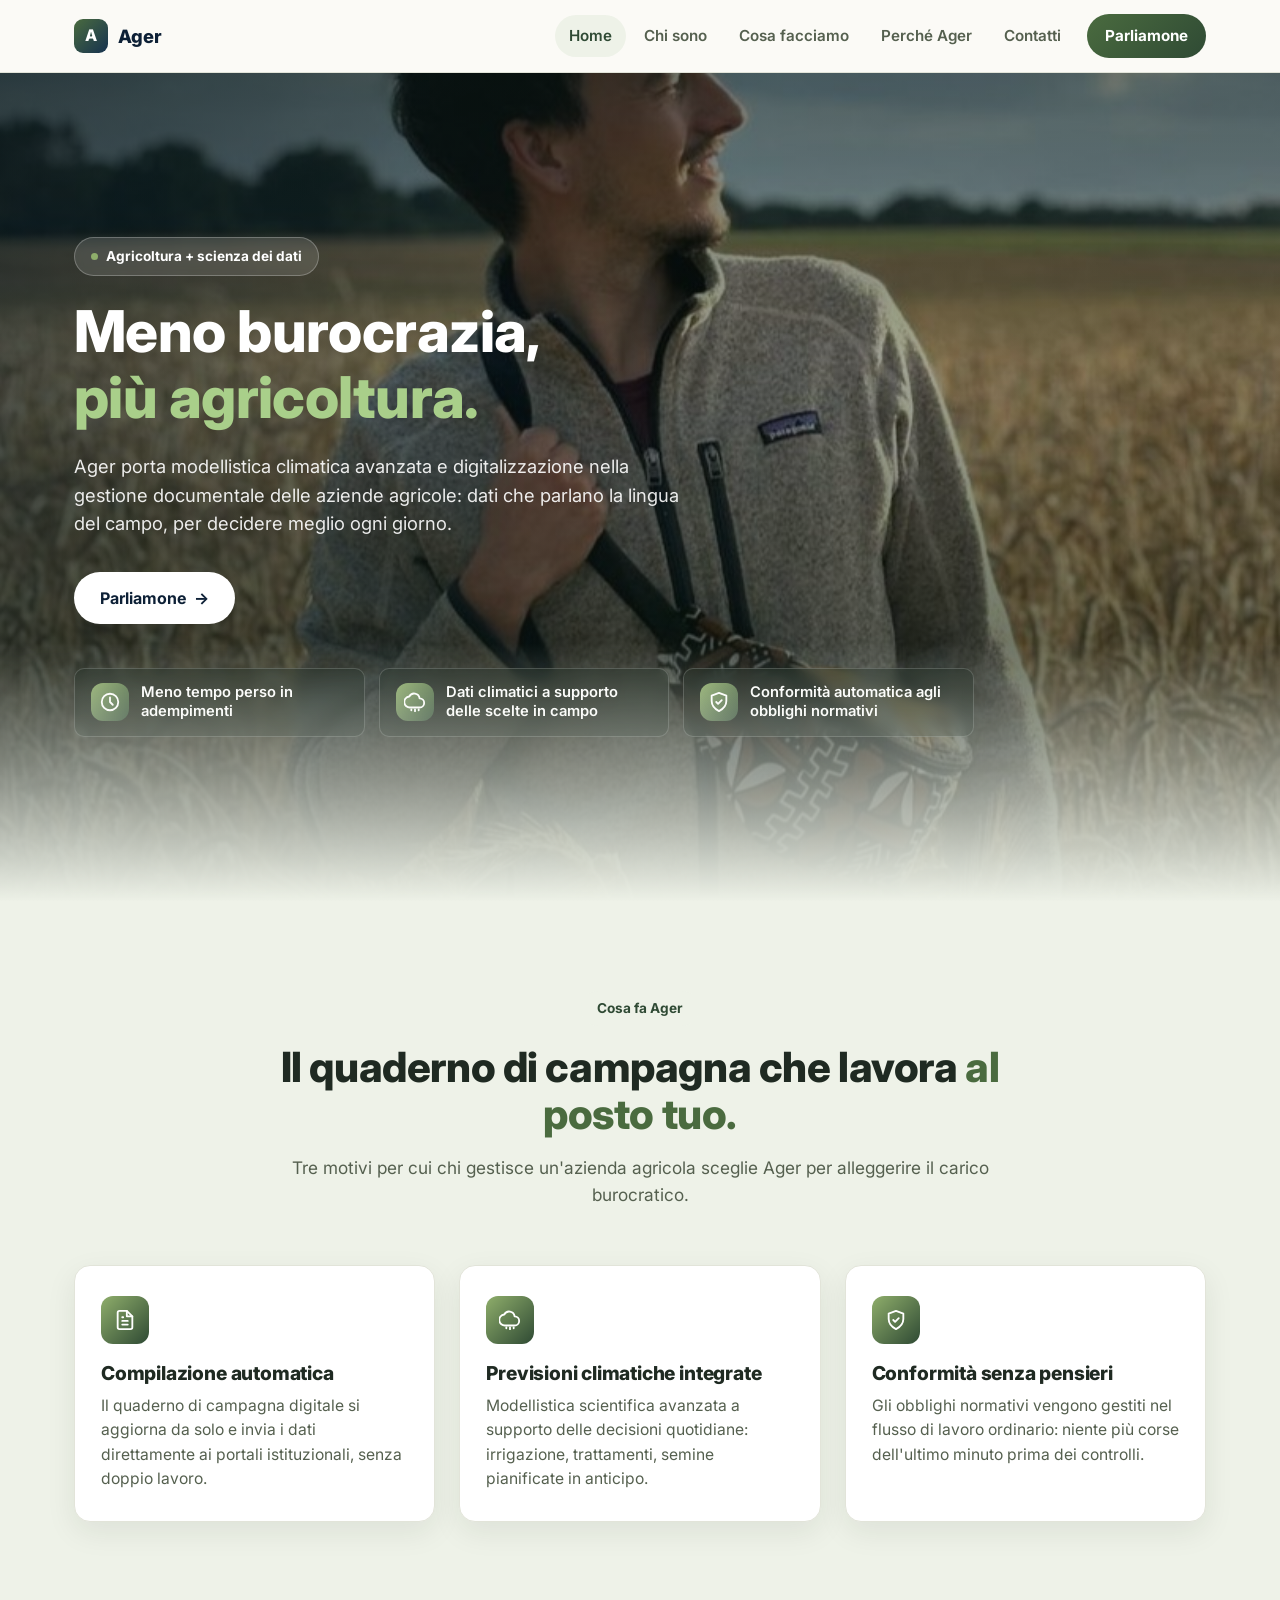
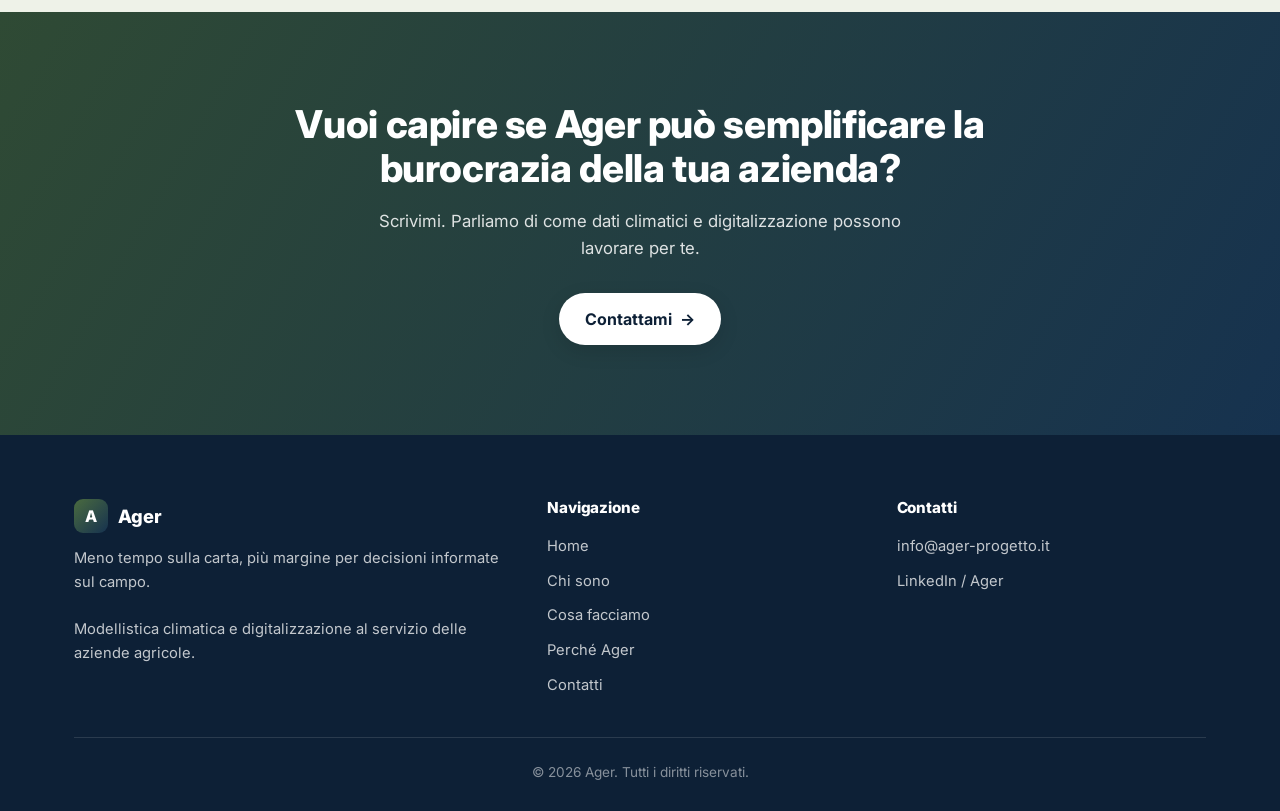
==== commit 8ab3cce1: "Video irrigatore in autoplay muto, rimossa griglia dal video home - Il video nella sezione "La missi" ====
--- a/index.html
+++ b/index.html
@@ -41,7 +41,6 @@
       <source src="assets/video/hero-campo.mp4" type="video/mp4">
     </video>
     <div class="hero-overlay"></div>
-    <div class="hero-grid-overlay"></div>
     <div class="hero-fade"></div>
 
     <div class="hero-content">
--- a/css/style.css
+++ b/css/style.css
@@ -241,17 +241,6 @@
     linear-gradient(100deg, rgba(13,32,54,0.55) 0%, rgba(13,32,54,0.05) 55%);
 }
 
-.hero-grid-overlay {
-  position: absolute;
-  inset: 0;
-  opacity: 0.18;
-  background-image:
-    linear-gradient(rgba(143, 199, 235, 0.6) 1px, transparent 1px),
-    linear-gradient(90deg, rgba(143, 199, 235, 0.6) 1px, transparent 1px);
-  background-size: 48px 48px;
-  mix-blend-mode: screen;
-}
-
 .hero-fade {
   position: absolute;
   left: 0;
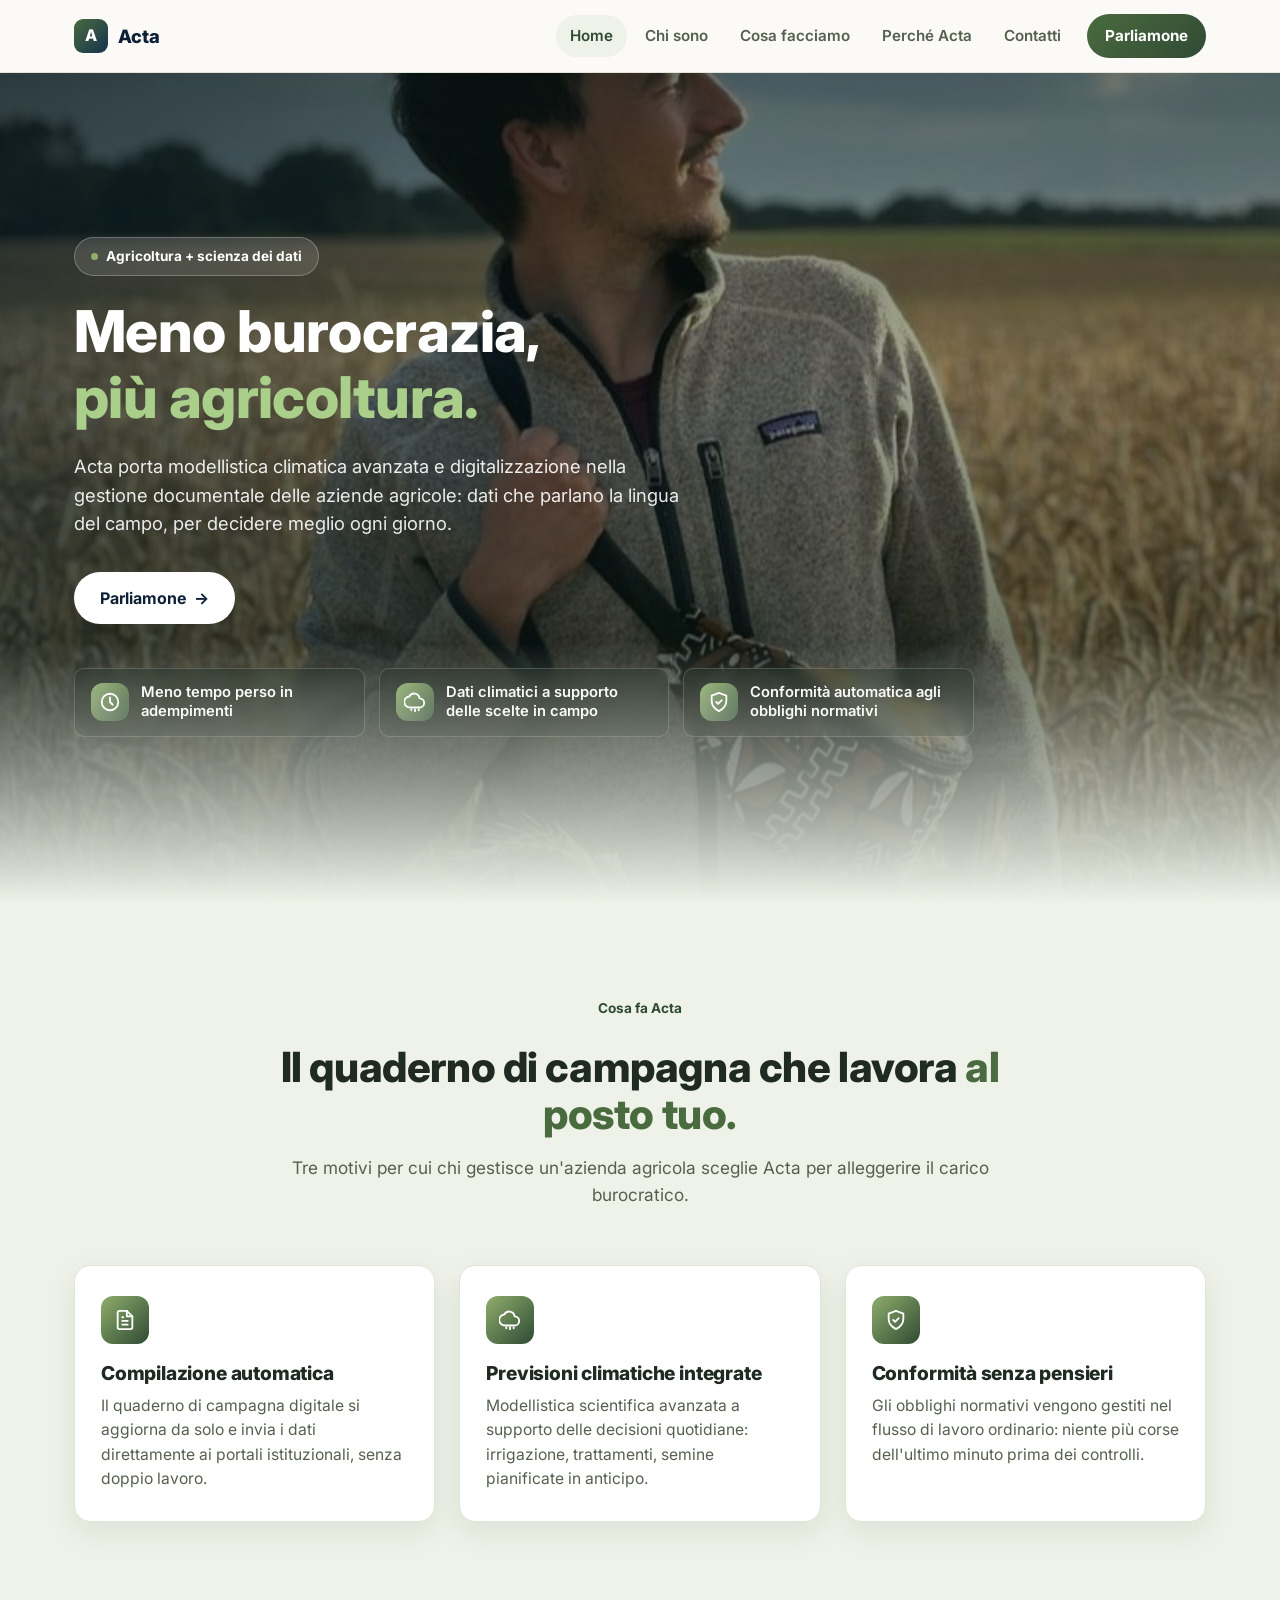
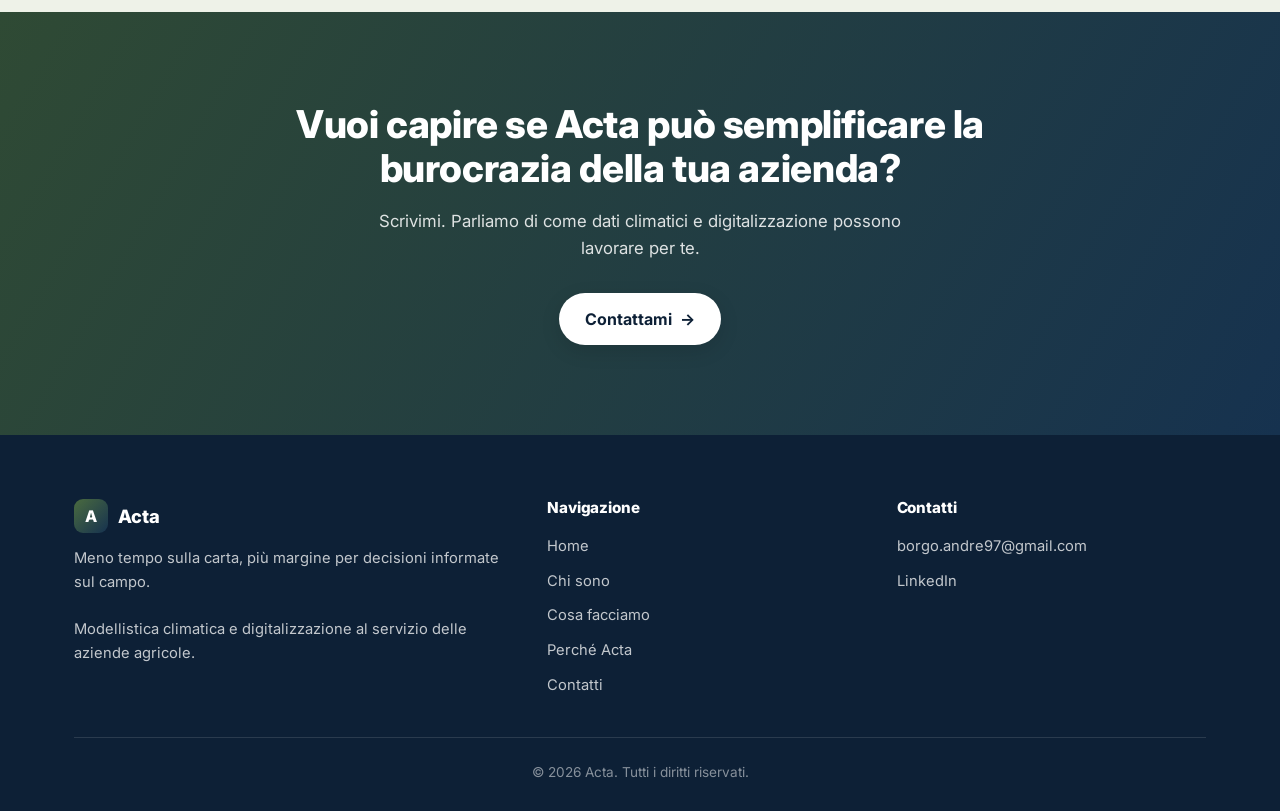
==== commit 6736f413: "Rinomina il brand da Ager ad Acta e aggiorna i contatti reali - Sostituisce tutte le occorrenze di "" ====
--- a/index.html
+++ b/index.html
@@ -3,8 +3,8 @@
 <head>
 <meta charset="UTF-8">
 <meta name="viewport" content="width=device-width, initial-scale=1.0">
-<title>Ager — Meno burocrazia, più agricoltura</title>
-<meta name="description" content="Ager porta modellistica climatica avanzata e digitalizzazione nella gestione documentale delle aziende agricole.">
+<title>Acta — Meno burocrazia, più agricoltura</title>
+<meta name="description" content="Acta porta modellistica climatica avanzata e digitalizzazione nella gestione documentale delle aziende agricole.">
 <link rel="preconnect" href="https://fonts.googleapis.com">
 <link href="https://fonts.googleapis.com/css2?family=Inter:wght@400;500;600;700;800&display=swap" rel="stylesheet">
 <link rel="stylesheet" href="css/style.css">
@@ -15,14 +15,14 @@
   <div class="nav-wrap">
     <a href="index.html" class="brand">
       <span class="brand-mark">A</span>
-      Ager
+      Acta
     </a>
     <nav>
       <ul class="nav-links">
         <li><a href="index.html" class="active">Home</a></li>
         <li><a href="chi-sono.html">Chi sono</a></li>
         <li><a href="cosa-facciamo.html">Cosa facciamo</a></li>
-        <li><a href="perche-ager.html">Perché Ager</a></li>
+        <li><a href="perche-ager.html">Perché Acta</a></li>
         <li><a href="contatti.html">Contatti</a></li>
         <li><a href="contatti.html" class="nav-cta">Parliamone</a></li>
       </ul>
@@ -46,7 +46,7 @@
     <div class="hero-content">
       <span class="eyebrow"><span class="dot"></span> Agricoltura + scienza dei dati</span>
       <h1>Meno burocrazia,<br><span class="accento" style="color:#a9cf8a;">più agricoltura.</span></h1>
-      <p class="sottotitolo">Ager porta modellistica climatica avanzata e digitalizzazione nella gestione documentale delle aziende agricole: dati che parlano la lingua del campo, per decidere meglio ogni giorno.</p>
+      <p class="sottotitolo">Acta porta modellistica climatica avanzata e digitalizzazione nella gestione documentale delle aziende agricole: dati che parlano la lingua del campo, per decidere meglio ogni giorno.</p>
       <div class="hero-actions">
         <a href="contatti.html" class="btn btn-primario">Parliamone <span aria-hidden="true">→</span></a>
       </div>
@@ -73,13 +73,13 @@
     </div>
   </section>
 
-  <!-- Cosa fa Ager, in sintesi -->
+  <!-- Cosa fa Acta, in sintesi -->
   <section class="section-tenue">
     <div class="container">
       <div class="section-intro">
-        <span class="pill">Cosa fa Ager</span>
+        <span class="pill">Cosa fa Acta</span>
         <h2>Il quaderno di campagna che lavora <span class="accento">al posto tuo.</span></h2>
-        <p class="lead">Tre motivi per cui chi gestisce un'azienda agricola sceglie Ager per alleggerire il carico burocratico.</p>
+        <p class="lead">Tre motivi per cui chi gestisce un'azienda agricola sceglie Acta per alleggerire il carico burocratico.</p>
       </div>
       <div class="grid-3">
         <div class="card">
@@ -110,7 +110,7 @@
   <!-- CTA finale -->
   <section class="cta-final">
     <div class="container">
-      <h2>Vuoi capire se Ager può semplificare la burocrazia della tua azienda?</h2>
+      <h2>Vuoi capire se Acta può semplificare la burocrazia della tua azienda?</h2>
       <p>Scrivimi. Parliamo di come dati climatici e digitalizzazione possono lavorare per te.</p>
       <a href="contatti.html" class="btn btn-primario">Contattami <span aria-hidden="true">→</span></a>
     </div>
@@ -122,7 +122,7 @@
   <div class="container">
     <div class="footer-grid">
       <div>
-        <a href="index.html" class="brand"><span class="brand-mark">A</span> Ager</a>
+        <a href="index.html" class="brand"><span class="brand-mark">A</span> Acta</a>
         <p>Meno tempo sulla carta, più margine per decisioni informate sul campo.<br><br>Modellistica climatica e digitalizzazione al servizio delle aziende agricole.</p>
       </div>
       <div>
@@ -131,19 +131,19 @@
           <li><a href="index.html">Home</a></li>
           <li><a href="chi-sono.html">Chi sono</a></li>
           <li><a href="cosa-facciamo.html">Cosa facciamo</a></li>
-          <li><a href="perche-ager.html">Perché Ager</a></li>
+          <li><a href="perche-ager.html">Perché Acta</a></li>
           <li><a href="contatti.html">Contatti</a></li>
         </ul>
       </div>
       <div>
         <h4>Contatti</h4>
         <ul class="footer-links">
-          <li><a href="mailto:info@ager-progetto.it">info@ager-progetto.it</a></li>
-          <li><a href="#">LinkedIn / Ager</a></li>
+          <li><a href="mailto:borgo.andre97@gmail.com">borgo.andre97@gmail.com</a></li>
+          <li><a href="https://www.linkedin.com/in/andrea-borgo/" target="_blank" rel="noopener">LinkedIn</a></li>
         </ul>
       </div>
     </div>
-    <div class="footer-bottom">© 2026 Ager. Tutti i diritti riservati.</div>
+    <div class="footer-bottom">© 2026 Acta. Tutti i diritti riservati.</div>
   </div>
 </footer>
 
--- a/css/style.css
+++ b/css/style.css
@@ -1,5 +1,5 @@
 /* ===========================================================
-   Ager — foglio di stile condiviso
+   Acta — foglio di stile condiviso
    Palette: verdi terrosi/oro grano (agricoltura) + blu profondo (acqua/clima)
    =========================================================== */
 
